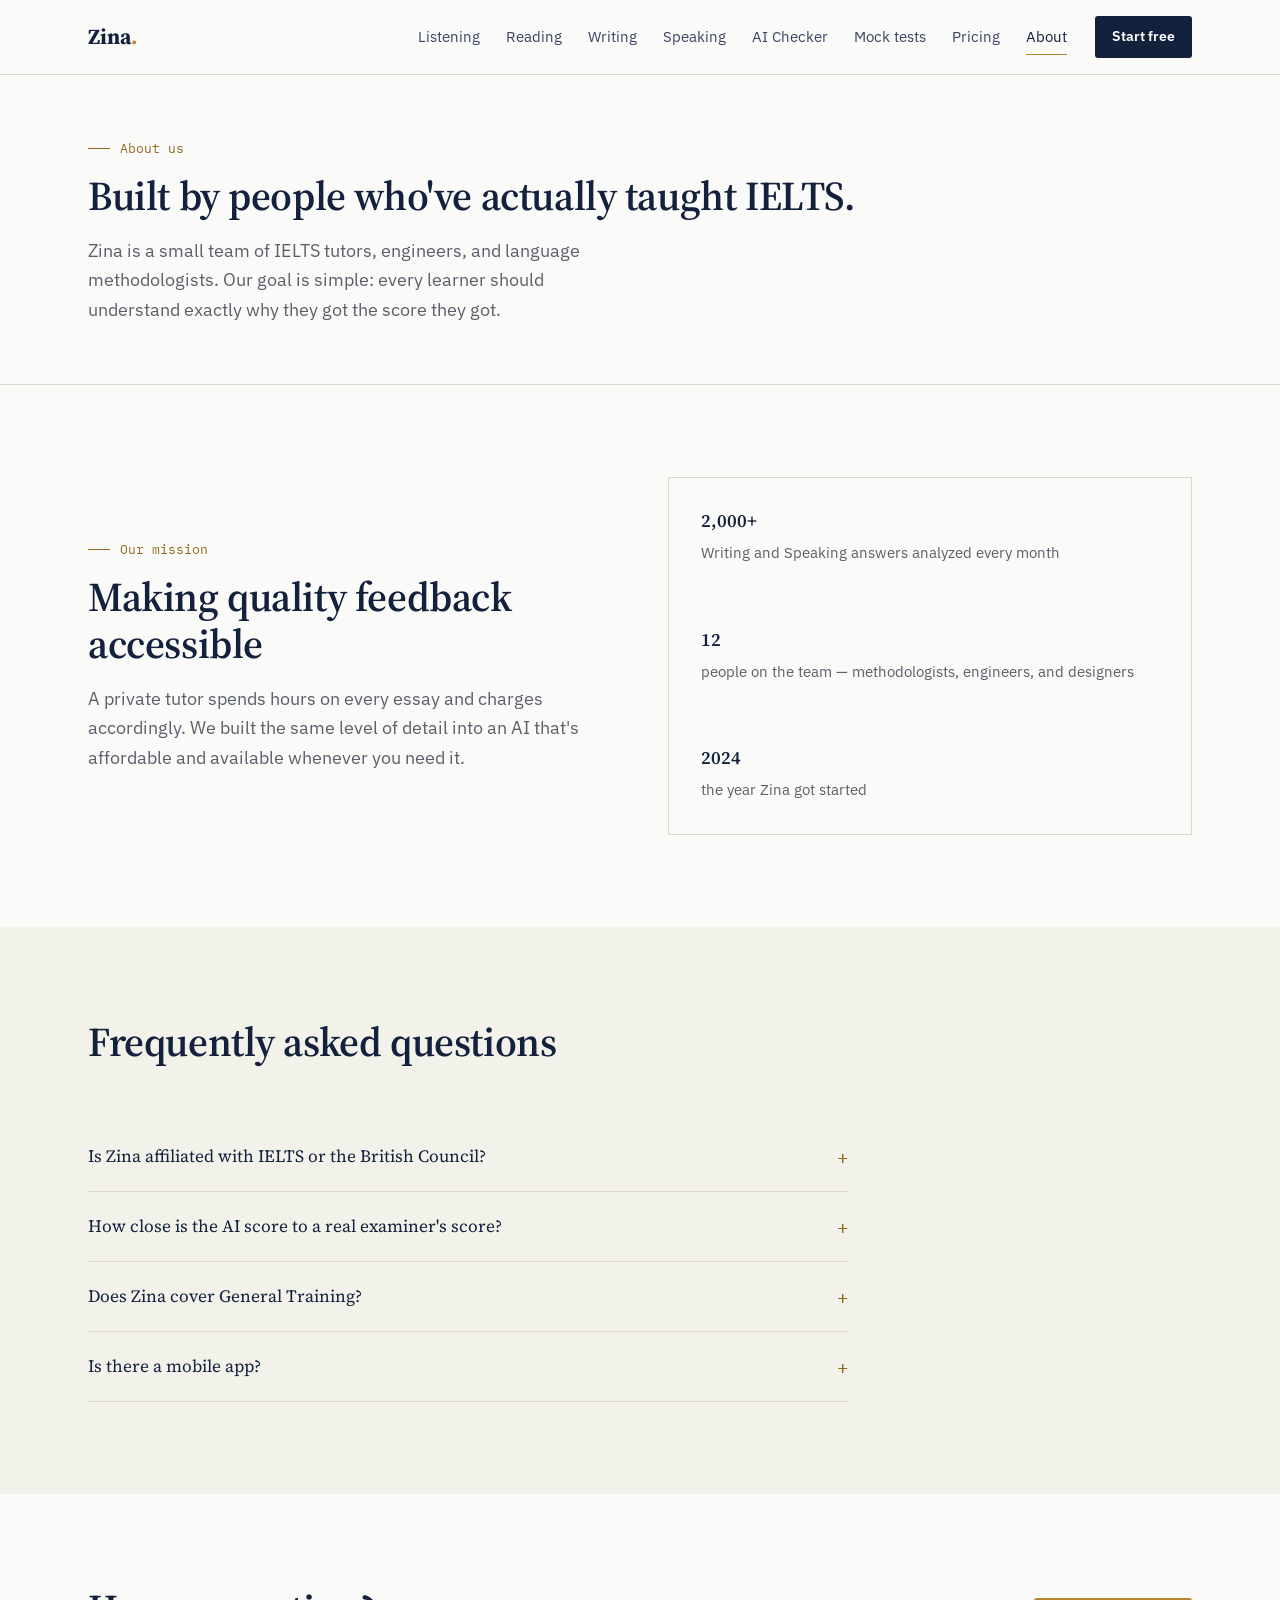
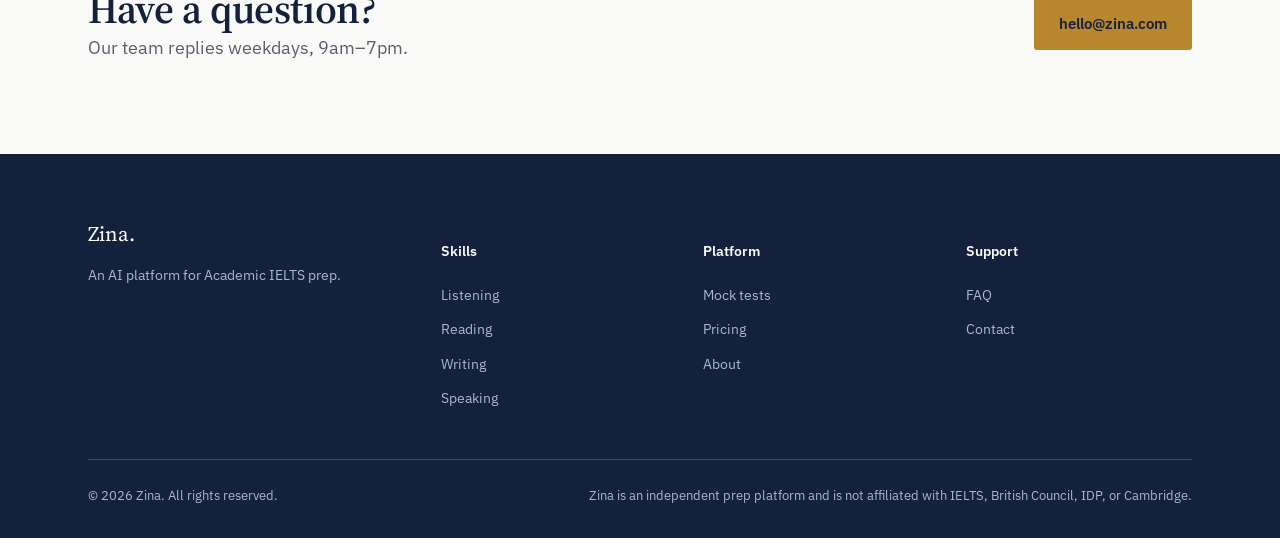
==== about.html @ 62f92fc1 "Initial commit" ====
<!DOCTYPE html>
<html lang="en">
<head>
<meta charset="UTF-8">
<meta name="viewport" content="width=device-width, initial-scale=1.0">
<title>About — Zina</title>
<meta name="description" content="Meet the team behind Zina, our mission, and answers to frequently asked questions.">
<link rel="preconnect" href="https://fonts.googleapis.com">
<link rel="preconnect" href="https://fonts.gstatic.com" crossorigin>
<link href="https://fonts.googleapis.com/css2?family=Source+Serif+4:opsz,wght@8..60,500;8..60,600;8..60,700&family=IBM+Plex+Sans:wght@400;500;600;700&family=IBM+Plex+Mono:wght@400;500&display=swap" rel="stylesheet">
<link rel="stylesheet" href="assets/style.css">
</head>
<body>

<header class="site-header">
  <div class="wrap header-inner">
    <a href="index.html" class="logo">Zina<span>.</span></a>
    <nav class="main-nav" id="mainNav">
      <a href="listening.html">Listening</a>
      <a href="reading.html">Reading</a>
      <a href="writing.html">Writing</a>
      <a href="speaking.html">Speaking</a>
      <a href="ai-practice.html">AI Checker</a>
      <a href="mock-tests.html">Mock tests</a>
      <a href="pricing.html">Pricing</a>
      <a href="about.html" class="active">About</a>
    </nav>
    <div class="header-cta">
      <a href="pricing.html" class="btn btn-primary btn-sm">Start free</a>
      <button class="nav-toggle" id="navToggle" aria-label="Open menu"><span></span></button>
    </div>
  </div>
</header>

<section class="page-hero">
  <div class="wrap">
    <div class="kicker">About us</div>
    <h1 class="h-lg">Built by people who've actually taught IELTS.</h1>
    <p class="lede">Zina is a small team of IELTS tutors, engineers, and language methodologists. Our goal is simple: every learner should understand exactly why they got the score they got.</p>
  </div>
</section>

<section class="section">
  <div class="wrap grid-2">
    <div>
      <div class="kicker">Our mission</div>
      <h2 class="h-lg">Making quality feedback accessible</h2>
      <p class="lede" style="margin-top:16px;">A private tutor spends hours on every essay and charges accordingly. We built the same level of detail into an AI that's affordable and available whenever you need it.</p>
    </div>
    <div class="feature-grid" style="grid-template-columns:1fr; gap:0;">
      <div class="feature-cell"><h3>2,000+</h3><p>Writing and Speaking answers analyzed every month</p></div>
      <div class="feature-cell"><h3>12</h3><p>people on the team — methodologists, engineers, and designers</p></div>
      <div class="feature-cell"><h3>2024</h3><p>the year Zina got started</p></div>
    </div>
  </div>
</section>

<section class="section section-alt" id="faq">
  <div class="wrap">
    <div class="section-head"><div><h2 class="h-lg">Frequently asked questions</h2></div></div>
    <div style="max-width:760px;">
      <div class="faq-item">
        <button class="faq-q"><span>Is Zina affiliated with IELTS or the British Council?</span><span class="plus">+</span></button>
        <div class="faq-a"><p>No. Zina is an independent prep platform. IELTS® is a registered trademark of the British Council, IDP Education, and Cambridge University Press &amp; Assessment — we only reference it to identify the exam.</p></div>
      </div>
      <div class="faq-item">
        <button class="faq-q"><span>How close is the AI score to a real examiner's score?</span><span class="plus">+</span></button>
        <div class="faq-a"><p>In our internal testing, the AI score is within 0.5 bands of the real exam result on average. We still recommend taking at least one real mock exam before test day.</p></div>
      </div>
      <div class="faq-item">
        <button class="faq-q"><span>Does Zina cover General Training?</span><span class="plus">+</span></button>
        <div class="faq-a"><p>Right now Zina focuses only on Academic IELTS. A General Training module is planned by the end of 2026.</p></div>
      </div>
      <div class="faq-item">
        <button class="faq-q"><span>Is there a mobile app?</span><span class="plus">+</span></button>
        <div class="faq-a"><p>Zina currently works in any browser and is fully responsive on mobile. A dedicated app is in development.</p></div>
      </div>
    </div>
  </div>
</section>

<section class="section" id="contact">
  <div class="wrap cta-band">
    <div>
      <h2 class="h-lg">Have a question?</h2>
      <p class="lede">Our team replies weekdays, 9am–7pm.</p>
    </div>
    <a href="mailto:hello@zina.com" class="btn btn-gold">hello@zina.com</a>
  </div>
</section>

<footer class="site-footer">
  <div class="wrap">
    <div class="footer-grid">
      <div>
        <div class="footer-logo">Zina.</div>
        <p class="footer-note">An AI platform for Academic IELTS prep.</p>
      </div>
      <div>
        <h5>Skills</h5>
        <a href="listening.html">Listening</a>
        <a href="reading.html">Reading</a>
        <a href="writing.html">Writing</a>
        <a href="speaking.html">Speaking</a>
      </div>
      <div>
        <h5>Platform</h5>
        <a href="mock-tests.html">Mock tests</a>
        <a href="pricing.html">Pricing</a>
        <a href="about.html">About</a>
      </div>
      <div>
        <h5>Support</h5>
        <a href="about.html#faq">FAQ</a>
        <a href="about.html#contact">Contact</a>
      </div>
    </div>
    <div class="footer-bottom">
      <span>© 2026 Zina. All rights reserved.</span>
      <span>Zina is an independent prep platform and is not affiliated with IELTS, British Council, IDP, or Cambridge.</span>
    </div>
  </div>
</footer>

<script src="assets/script.js"></script>
</body>
</html>
---- assets/style.css ----
/* ============================================================
   Zina — IELTS prep platform
   Design tokens
   ============================================================ */
:root{
  --ink:        #14213D;   /* deep navy - primary text & dark surfaces */
  --ink-70:     #3B4560;
  --paper:      #FAFAF8;   /* page background */
  --paper-dim:  #F2F1EA;   /* secondary surface */
  --white:      #FFFFFF;
  --gold:       #B8862E;   /* certificate-seal gold, accent */
  --gold-deep:  #8F6A20;
  --gold-tint:  #F1E4C6;
  --green:      #2F6F5E;   /* correct / positive */
  --green-tint: #E1EDE8;
  --rule:       #DCD8CB;   /* hairline rule */
  --rule-dark:  rgba(250,250,248,0.18);
  --muted:      #5B5F6B;
  --muted-on-ink: #AEB6CC;
  --radius-sm:  3px;
  --radius-md:  6px;
  --max:        1160px;
  --serif:      "Source Serif 4", Georgia, "Times New Roman", serif;
  --sans:       "IBM Plex Sans", -apple-system, BlinkMacSystemFont, "Segoe UI", sans-serif;
  --mono:       "IBM Plex Mono", ui-monospace, SFMono-Regular, Menlo, monospace;
}

*, *::before, *::after{ box-sizing:border-box; }
html{ scroll-behavior:smooth; }
body{
  margin:0;
  font-family:var(--sans);
  color:var(--ink);
  background:var(--paper);
  font-size:16px;
  line-height:1.55;
  -webkit-font-smoothing:antialiased;
}
img{ max-width:100%; display:block; }
a{ color:inherit; text-decoration:none; }
ul{ margin:0; padding:0; list-style:none; }
h1,h2,h3,h4{ font-family:var(--serif); font-weight:600; line-height:1.15; margin:0; color:var(--ink); }
p{ margin:0; }
button{ font-family:inherit; cursor:pointer; }

@media (prefers-reduced-motion: reduce){
  *{ animation-duration:0.01ms !important; animation-iteration-count:1 !important; transition-duration:0.01ms !important; scroll-behavior:auto !important; }
}

:focus-visible{ outline:2px solid var(--gold); outline-offset:2px; }

.wrap{ max-width:var(--max); margin:0 auto; padding:0 28px; }

/* ---------- Typography helpers ---------- */
.h-xl{ font-size:clamp(2.4rem, 4.6vw, 4rem); letter-spacing:-0.01em; }
.h-lg{ font-size:clamp(2rem, 3.2vw, 2.8rem); letter-spacing:-0.01em; }
.h-md{ font-size:clamp(1.4rem, 2vw, 1.8rem); }
.lede{ font-size:1.15rem; color:var(--muted); max-width:46ch; line-height:1.6; }
.on-ink .lede{ color:var(--muted-on-ink); }
.on-ink{ color:var(--paper); }
.on-ink h1, .on-ink h2, .on-ink h3{ color:var(--paper); }

.kicker{
  display:flex; align-items:center; gap:10px;
  font-family:var(--mono); font-size:0.8rem; color:var(--gold-deep);
  margin-bottom:14px;
}
.on-ink .kicker{ color:var(--gold); }
.kicker::before{ content:""; width:22px; height:1px; background:currentColor; display:inline-block; }

/* ---------- Buttons ---------- */
.btn{
  display:inline-flex; align-items:center; justify-content:center; gap:8px;
  padding:13px 24px; border-radius:var(--radius-sm);
  font-weight:600; font-size:0.95rem; border:1px solid transparent;
  transition:background .15s ease, color .15s ease, border-color .15s ease;
  white-space:nowrap;
}
.btn-primary{ background:var(--ink); color:var(--white); }
.btn-primary:hover{ background:var(--gold-deep); }
.btn-gold{ background:var(--gold); color:var(--ink); }
.btn-gold:hover{ background:var(--gold-deep); color:var(--white); }
.btn-outline{ border-color:var(--ink); color:var(--ink); }
.btn-outline:hover{ background:var(--ink); color:var(--white); }
.on-ink .btn-outline{ border-color:var(--rule-dark); color:var(--paper); }
.on-ink .btn-outline:hover{ background:var(--paper); color:var(--ink); }
.btn-sm{ padding:9px 16px; font-size:0.85rem; }
.btn-row{ display:flex; gap:14px; flex-wrap:wrap; margin-top:34px; }

/* ============================================================
   Header
   ============================================================ */
.site-header{
  position:sticky; top:0; z-index:50;
  background:rgba(250,250,248,0.92); backdrop-filter:blur(8px);
  border-bottom:1px solid var(--rule);
}
.header-inner{ display:flex; align-items:center; gap:28px; height:74px; }
.logo{ font-family:var(--serif); font-weight:700; font-size:1.35rem; color:var(--ink); margin-right:auto; }
.logo span{ color:var(--gold); }
.main-nav{ display:flex; gap:26px; }
.main-nav a{ font-size:0.94rem; color:var(--ink-70); padding:6px 0; border-bottom:1px solid transparent; }
.main-nav a:hover, .main-nav a.active{ color:var(--ink); border-color:var(--gold); }
.header-cta{ display:flex; align-items:center; gap:16px; }
.nav-toggle{
  display:none; width:38px; height:38px; border:1px solid var(--rule); background:none;
  border-radius:var(--radius-sm); position:relative;
}
.nav-toggle span, .nav-toggle::before, .nav-toggle::after{
  content:""; position:absolute; left:9px; right:9px; height:1.5px; background:var(--ink);
}
.nav-toggle::before{ top:13px; } .nav-toggle span{ top:18px; position:absolute; } .nav-toggle::after{ top:23px; }

@media (max-width:920px){
  .main-nav{
    position:absolute; top:74px; left:0; right:0; background:var(--paper);
    border-bottom:1px solid var(--rule); flex-direction:column; gap:0; padding:8px 28px 18px;
    display:none;
  }
  .main-nav.open{ display:flex; }
  .main-nav a{ padding:12px 0; border-bottom:1px solid var(--rule); width:100%; }
  .header-cta .btn-sm{ display:none; }
  .nav-toggle{ display:block; }
}

/* ============================================================
   Hero
   ============================================================ */
.hero{ background:var(--ink); color:var(--paper); padding:76px 0 96px; overflow:hidden; }
.hero-inner{ display:grid; grid-template-columns:1.15fr 0.85fr; gap:56px; align-items:center; }
@media (max-width:880px){ .hero-inner{ grid-template-columns:1fr; } }

.stat-row{ display:flex; gap:38px; margin-top:44px; flex-wrap:wrap; }
.stat-row .num{ font-family:var(--serif); font-size:1.9rem; color:var(--gold); display:block; }
.stat-row .lbl{ font-size:0.86rem; color:var(--muted-on-ink); }

/* Gauge */
.gauge-card{
  background:rgba(255,255,255,0.04); border:1px solid var(--rule-dark);
  border-radius:var(--radius-md); padding:30px; text-align:center;
}
.gauge-figure{ position:relative; width:100%; max-width:320px; margin:0 auto; }
.gauge-needle{
  transform-origin:160px 170px;
  animation:sweep 1.4s cubic-bezier(.2,.9,.25,1) forwards;
}
@keyframes sweep{
  from{ transform:rotate(-90deg); }
  to{ transform:rotate(var(--needle-angle, 45deg)); }
}
.gauge-score{ font-family:var(--serif); font-size:2.6rem; color:var(--paper); margin-top:-58px; }
.gauge-caption{ font-family:var(--mono); font-size:0.8rem; color:var(--muted-on-ink); margin-top:6px; }

/* ============================================================
   Sections generic
   ============================================================ */
.section{ padding:92px 0; }
.section-tight{ padding:56px 0; }
.section-alt{ background:var(--paper-dim); }
.section-ink{ background:var(--ink); color:var(--paper); }
.section-head{ display:flex; justify-content:space-between; align-items:flex-end; gap:24px; margin-bottom:56px; flex-wrap:wrap; }
.section-head .lede{ margin-top:14px; }

/* ---------- Skills index (numbered rows, TOC style) ---------- */
.skill-row{
  display:grid; grid-template-columns:90px 1.1fr 1.4fr auto; gap:28px; align-items:center;
  padding:34px 0; border-top:1px solid var(--rule);
}
.skill-index{ list-style:none; margin:0; padding:0; }
.skill-index li:last-child .skill-row{ border-bottom:1px solid var(--rule); }
.skill-num{ font-family:var(--serif); font-size:2.2rem; color:var(--gold); }
.skill-title{ font-family:var(--serif); font-size:1.5rem; }
.skill-desc{ color:var(--muted); font-size:0.98rem; }
.skill-row .btn{ justify-self:end; }
@media (max-width:760px){
  .skill-row{ grid-template-columns:50px 1fr; row-gap:10px; }
  .skill-row .btn{ grid-column:2; justify-self:start; }
}

/* ---------- Comparison table ---------- */
.compare-table{ width:100%; border-collapse:collapse; font-size:0.96rem; }
.compare-table th, .compare-table td{ padding:16px 18px; border-bottom:1px solid var(--rule); text-align:left; vertical-align:top; }
.compare-table thead th{ font-family:var(--serif); font-size:1rem; font-weight:600; border-bottom:2px solid var(--ink); }
.compare-table td:first-child, .compare-table th:first-child{ color:var(--muted); font-size:0.92rem; width:34%; }
.compare-table .col-us{ background:var(--gold-tint); font-weight:600; }
.tick{ color:var(--green); font-weight:700; }
.cross{ color:var(--muted); }
.table-scroll{ overflow-x:auto; border:1px solid var(--rule); border-radius:var(--radius-md); }
.table-scroll table{ min-width:640px; }

/* ---------- Feature list rows (icon + text) ---------- */
.feature-grid{ display:grid; grid-template-columns:repeat(3,1fr); gap:1px; background:var(--rule); border:1px solid var(--rule); }
.feature-cell{ background:var(--paper); padding:32px; }
.feature-cell .ic{ width:34px; height:34px; margin-bottom:18px; color:var(--gold); }
.feature-cell h3{ font-size:1.15rem; margin-bottom:10px; }
.feature-cell p{ color:var(--muted); font-size:0.94rem; }
@media (max-width:820px){ .feature-grid{ grid-template-columns:1fr; } }

/* ---------- Writing/Speaking feedback mockup ---------- */
.mockup{
  background:var(--white); border:1px solid var(--rule); border-radius:var(--radius-md);
  overflow:hidden;
}
.mockup-bar{ display:flex; gap:7px; padding:14px 18px; border-bottom:1px solid var(--rule); background:var(--paper-dim); }
.mockup-bar span{ width:9px; height:9px; border-radius:50%; background:var(--rule); }
.mockup-body{ padding:26px 28px; }
.essay-line{ font-size:0.98rem; line-height:2; }
.mark{ padding:1px 2px; border-radius:2px; position:relative; cursor:default; }
.mark.tr{ background:var(--gold-tint); border-bottom:2px solid var(--gold); }
.mark.gr{ background:var(--green-tint); border-bottom:2px solid var(--green); }
.annot{ font-size:0.82rem; color:var(--muted); border-left:2px solid var(--rule); padding-left:12px; margin-top:18px; }
.annot b{ color:var(--ink); }

.criteria-bars{ margin-top:22px; display:grid; gap:14px; }
.criteria-bar{ display:grid; grid-template-columns:170px 1fr 34px; align-items:center; gap:12px; font-size:0.88rem; }
.criteria-track{ height:6px; background:var(--rule); border-radius:3px; overflow:hidden; }
.criteria-fill{ height:100%; background:var(--gold); }

/* ---------- Testimonials ---------- */
.testi-grid{ display:grid; grid-template-columns:repeat(3,1fr); gap:0; border-top:1px solid var(--rule); border-left:1px solid var(--rule); }
.testi{ border-right:1px solid var(--rule); border-bottom:1px solid var(--rule); padding:30px 28px; }
.testi p{ font-size:1rem; }
.testi .who{ margin-top:18px; display:flex; justify-content:space-between; font-family:var(--mono); font-size:0.78rem; color:var(--muted); }
@media (max-width:820px){ .testi-grid{ grid-template-columns:1fr; } }

/* ---------- Pricing ---------- */
.price-grid{ display:grid; grid-template-columns:repeat(3,1fr); gap:22px; }
@media (max-width:900px){ .price-grid{ grid-template-columns:1fr; } }
.price-card{ border:1px solid var(--rule); border-radius:var(--radius-md); padding:34px; display:flex; flex-direction:column; background:var(--white); }
.price-card.featured{ border-color:var(--ink); box-shadow:0 0 0 1px var(--ink); }
.price-flag{ font-family:var(--mono); font-size:0.75rem; color:var(--gold-deep); margin-bottom:14px; }
.price-amount{ font-family:var(--serif); font-size:2.4rem; margin:12px 0 4px; }
.price-amount sub{ font-family:var(--sans); font-size:0.95rem; color:var(--muted); }
.price-list{ margin:26px 0; display:grid; gap:12px; }
.price-list li{ font-size:0.92rem; display:flex; gap:10px; }
.price-list li::before{ content:"—"; color:var(--gold); flex-shrink:0; }
.price-card .btn{ margin-top:auto; }

/* ---------- FAQ accordion ---------- */
.faq-item{ border-bottom:1px solid var(--rule); }
.faq-q{
  width:100%; text-align:left; background:none; border:0; padding:22px 0;
  display:flex; justify-content:space-between; align-items:center; gap:20px;
  font-family:var(--serif); font-size:1.08rem; color:var(--ink);
}
.faq-q .plus{ font-family:var(--mono); font-size:1.2rem; color:var(--gold-deep); transition:transform .2s ease; flex-shrink:0; }
.faq-item.open .faq-q .plus{ transform:rotate(45deg); }
.faq-a{ max-height:0; overflow:hidden; transition:max-height .25s ease; }
.faq-item.open .faq-a{ max-height:400px; }
.faq-a p{ padding-bottom:22px; color:var(--muted); max-width:70ch; }

/* ---------- Format / info tables ---------- */
.info-grid{ display:grid; grid-template-columns:repeat(4,1fr); gap:1px; background:var(--rule); border:1px solid var(--rule); margin-top:40px; }
.info-cell{ background:var(--white); padding:24px 22px; }
.info-cell .num{ font-family:var(--mono); font-size:0.78rem; color:var(--gold-deep); }
.info-cell .val{ font-family:var(--serif); font-size:1.7rem; margin:8px 0 4px; }
.info-cell .lbl2{ font-size:0.85rem; color:var(--muted); }
@media (max-width:760px){ .info-grid{ grid-template-columns:1fr 1fr; } }

/* ---------- Steps ---------- */
.steps{ display:grid; gap:0; margin-top:10px; }
.step{ display:grid; grid-template-columns:56px 1fr; gap:24px; padding:26px 0; border-top:1px solid var(--rule); }
.steps > .step:last-child{ border-bottom:1px solid var(--rule); }
.step .n{ font-family:var(--serif); color:var(--gold); font-size:1.3rem; }
.step h4{ font-size:1.1rem; margin-bottom:6px; }
.step p{ color:var(--muted); font-size:0.94rem; max-width:56ch; }

/* ---------- CTA band ---------- */
.cta-band{ text-align:left; display:flex; justify-content:space-between; align-items:center; gap:30px; flex-wrap:wrap; }

/* ---------- Footer ---------- */
.site-footer{ background:var(--ink); color:var(--muted-on-ink); padding:64px 0 32px; }
.footer-grid{ display:grid; grid-template-columns:1.4fr 1fr 1fr 1fr; gap:36px; padding-bottom:44px; border-bottom:1px solid var(--rule-dark); }
.footer-grid h5{ color:var(--paper); font-family:var(--sans); font-size:0.85rem; font-weight:600; margin-bottom:16px; }
.footer-grid a{ display:block; padding:6px 0; font-size:0.9rem; }
.footer-grid a:hover{ color:var(--gold); }
.footer-logo{ font-family:var(--serif); font-size:1.3rem; color:var(--paper); margin-bottom:14px; }
.footer-note{ font-size:0.85rem; max-width:42ch; }
.footer-bottom{ display:flex; justify-content:space-between; padding-top:26px; font-size:0.8rem; flex-wrap:wrap; gap:10px; }
@media (max-width:820px){ .footer-grid{ grid-template-columns:1fr 1fr; } }

/* ---------- Utility ---------- */
.grid-2{ display:grid; grid-template-columns:1fr 1fr; gap:56px; align-items:center; }
@media (max-width:880px){ .grid-2{ grid-template-columns:1fr; gap:36px; } }
.tag{ display:inline-block; font-family:var(--mono); font-size:0.72rem; padding:4px 9px; border:1px solid var(--rule); border-radius:20px; color:var(--muted); margin-right:8px; margin-bottom:8px;}
.page-hero{ padding:64px 0 60px; border-bottom:1px solid var(--rule); }
.page-hero .lede{ margin-top:16px; }
.breadcrumb{ font-family:var(--mono); font-size:0.78rem; color:var(--muted); margin-bottom:18px; }
.breadcrumb a{ color:var(--gold-deep); }
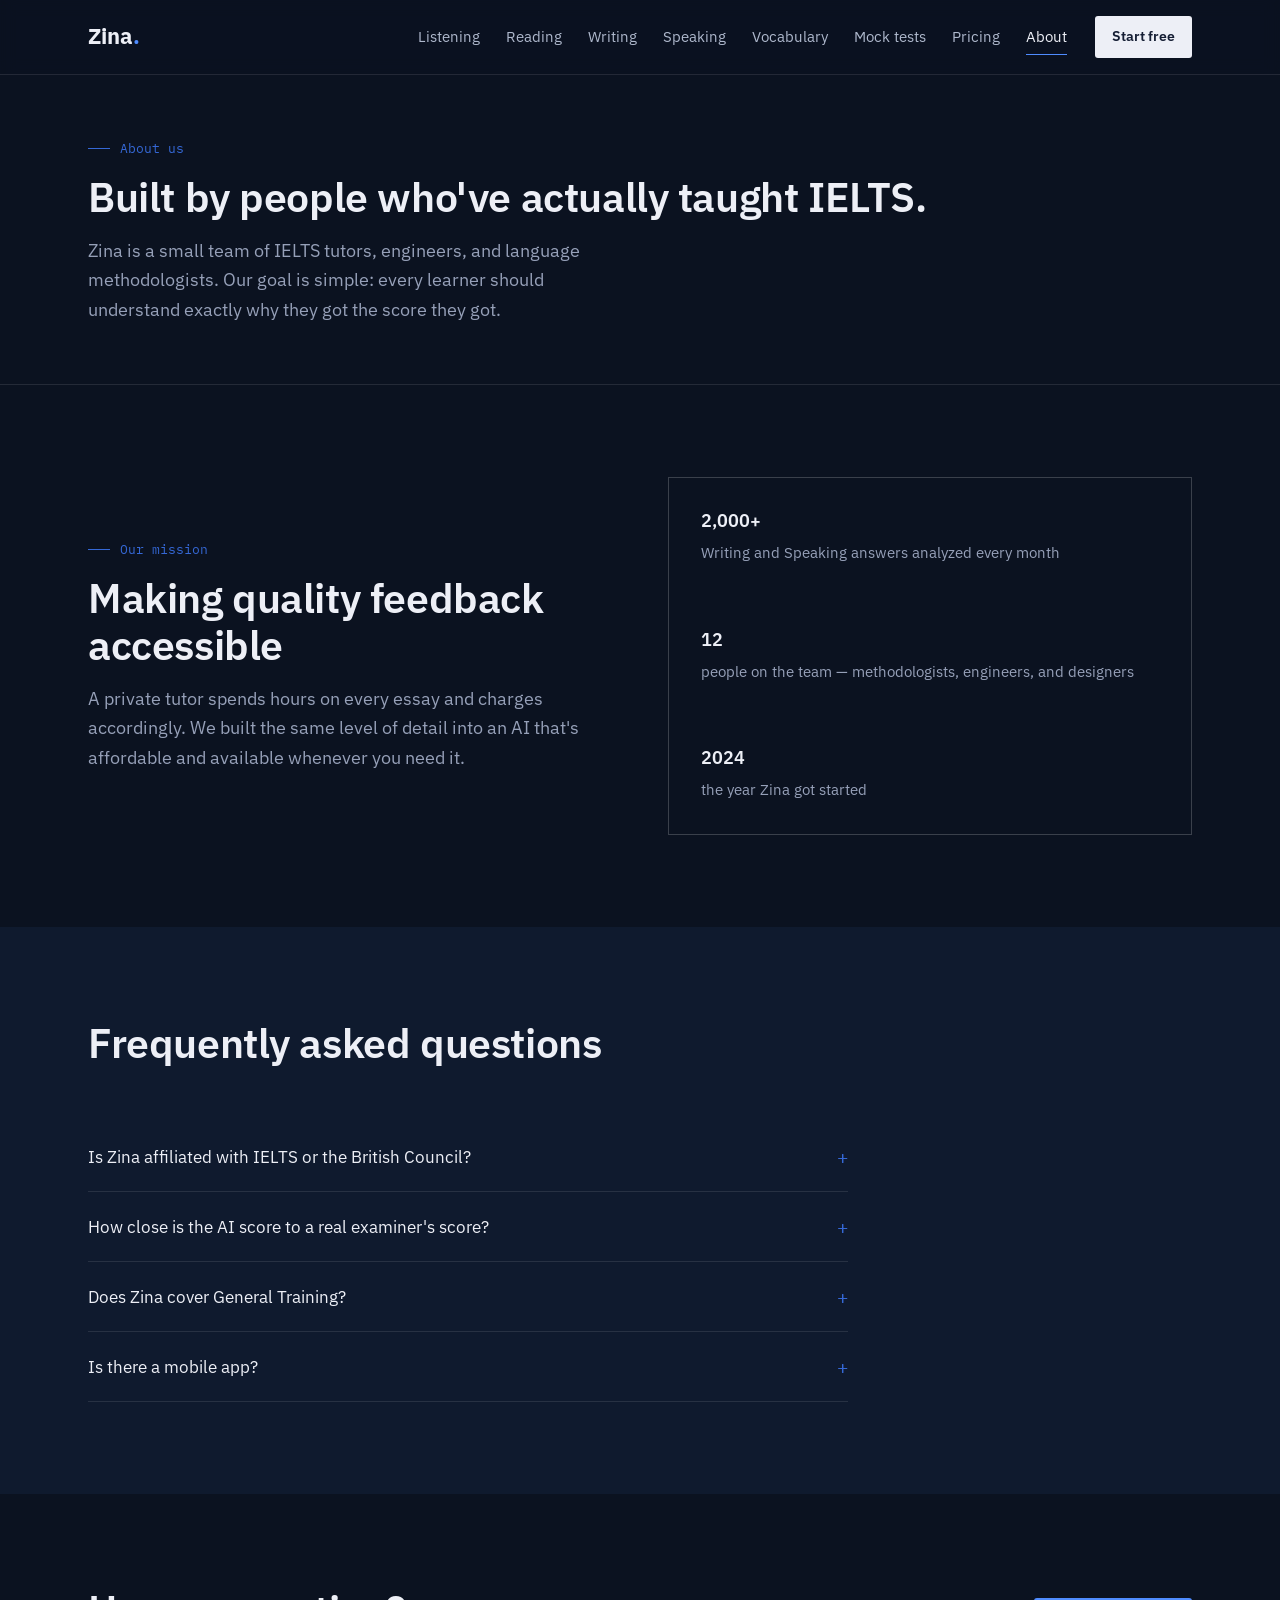
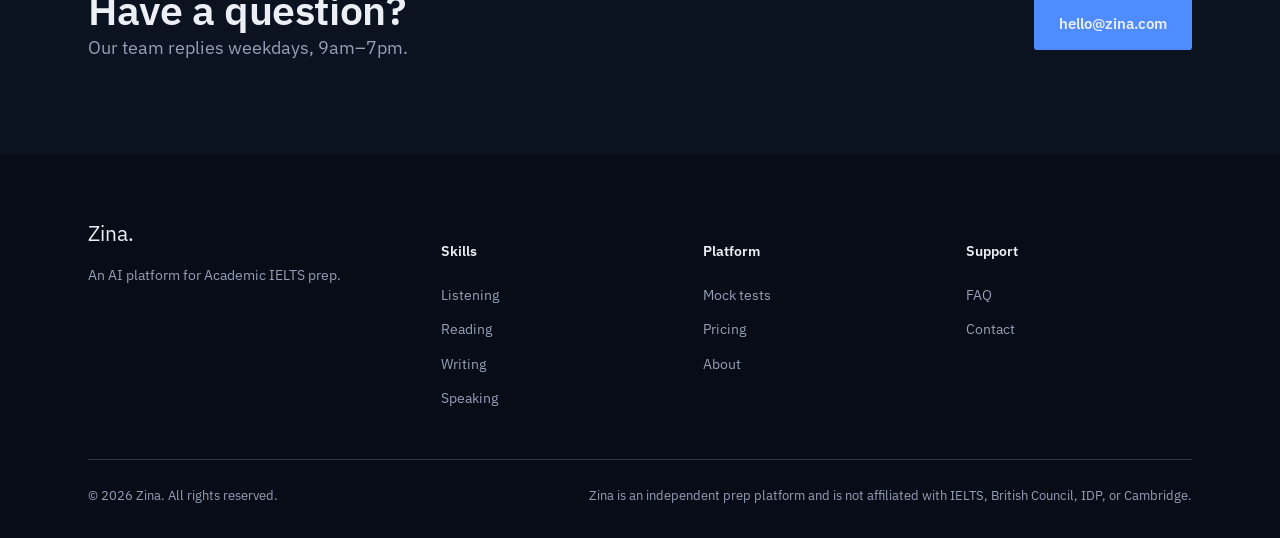
==== commit fedb3ac0: "essential changes" ====
--- a/about.html
+++ b/about.html
@@ -20,7 +20,7 @@
       <a href="reading.html">Reading</a>
       <a href="writing.html">Writing</a>
       <a href="speaking.html">Speaking</a>
-      <a href="ai-practice.html">AI Checker</a>
+      <a href="vocabulary.html">Vocabulary</a>
       <a href="mock-tests.html">Mock tests</a>
       <a href="pricing.html">Pricing</a>
       <a href="about.html" class="active">About</a>
--- a/assets/style.css
+++ b/assets/style.css
@@ -3,24 +3,25 @@
    Design tokens
    ============================================================ */
 :root{
-  --ink:        #14213D;   /* deep navy - primary text & dark surfaces */
-  --ink-70:     #3B4560;
-  --paper:      #FAFAF8;   /* page background */
-  --paper-dim:  #F2F1EA;   /* secondary surface */
-  --white:      #FFFFFF;
-  --gold:       #B8862E;   /* certificate-seal gold, accent */
-  --gold-deep:  #8F6A20;
-  --gold-tint:  #F1E4C6;
-  --green:      #2F6F5E;   /* correct / positive */
-  --green-tint: #E1EDE8;
-  --rule:       #DCD8CB;   /* hairline rule */
-  --rule-dark:  rgba(250,250,248,0.18);
-  --muted:      #5B5F6B;
-  --muted-on-ink: #AEB6CC;
+  --ink:        #EDEFF6;   /* near-white — primary text (was dark navy) */
+  --ink-70:     #AEB8CC;   /* muted light text for nav etc. */
+  --paper:      #0B1220;   /* page background — deep navy/near-black */
+  --paper-dim:  #0F1A2E;   /* secondary surface (alt sections) */
+  --deep:       #070C16;   /* darkest band — hero / footer / inverted sections */
+  --white:      #141D33;   /* elevated card surface (was pure white) */
+  --gold:       #4F8CFF;   /* primary accent — vivid blue (was gold) */
+  --gold-deep:  #3568D6;   /* accent hover/deeper */
+  --gold-tint:  rgba(79,140,255,0.14);
+  --green:      #34D399;   /* correct / positive */
+  --green-tint: rgba(52,211,153,0.14);
+  --rule:       rgba(255,255,255,0.10);   /* hairline border on dark surfaces */
+  --rule-dark:  rgba(255,255,255,0.16);
+  --muted:      #96A0B8;   /* muted light-gray text */
+  --muted-on-ink: #96A0B8;
   --radius-sm:  3px;
   --radius-md:  6px;
   --max:        1160px;
-  --serif:      "Source Serif 4", Georgia, "Times New Roman", serif;
+  --serif:      "IBM Plex Sans", -apple-system, BlinkMacSystemFont, "Segoe UI", sans-serif;
   --sans:       "IBM Plex Sans", -apple-system, BlinkMacSystemFont, "Segoe UI", sans-serif;
   --mono:       "IBM Plex Mono", ui-monospace, SFMono-Regular, Menlo, monospace;
 }
@@ -57,8 +58,6 @@
 .h-md{ font-size:clamp(1.4rem, 2vw, 1.8rem); }
 .lede{ font-size:1.15rem; color:var(--muted); max-width:46ch; line-height:1.6; }
 .on-ink .lede{ color:var(--muted-on-ink); }
-.on-ink{ color:var(--paper); }
-.on-ink h1, .on-ink h2, .on-ink h3{ color:var(--paper); }
 
 .kicker{
   display:flex; align-items:center; gap:10px;
@@ -82,8 +81,6 @@
 .btn-gold:hover{ background:var(--gold-deep); color:var(--white); }
 .btn-outline{ border-color:var(--ink); color:var(--ink); }
 .btn-outline:hover{ background:var(--ink); color:var(--white); }
-.on-ink .btn-outline{ border-color:var(--rule-dark); color:var(--paper); }
-.on-ink .btn-outline:hover{ background:var(--paper); color:var(--ink); }
 .btn-sm{ padding:9px 16px; font-size:0.85rem; }
 .btn-row{ display:flex; gap:14px; flex-wrap:wrap; margin-top:34px; }
 
@@ -92,7 +89,7 @@
    ============================================================ */
 .site-header{
   position:sticky; top:0; z-index:50;
-  background:rgba(250,250,248,0.92); backdrop-filter:blur(8px);
+  background:rgba(11,18,32,0.88); backdrop-filter:blur(8px);
   border-bottom:1px solid var(--rule);
 }
 .header-inner{ display:flex; align-items:center; gap:28px; height:74px; }
@@ -126,7 +123,7 @@
 /* ============================================================
    Hero
    ============================================================ */
-.hero{ background:var(--ink); color:var(--paper); padding:76px 0 96px; overflow:hidden; }
+.hero{ background:var(--deep); color:var(--ink); padding:76px 0 96px; overflow:hidden; }
 .hero-inner{ display:grid; grid-template-columns:1.15fr 0.85fr; gap:56px; align-items:center; }
 @media (max-width:880px){ .hero-inner{ grid-template-columns:1fr; } }
 
@@ -157,7 +154,7 @@
 .section{ padding:92px 0; }
 .section-tight{ padding:56px 0; }
 .section-alt{ background:var(--paper-dim); }
-.section-ink{ background:var(--ink); color:var(--paper); }
+.section-ink{ background:var(--deep); color:var(--ink); }
 .section-head{ display:flex; justify-content:space-between; align-items:flex-end; gap:24px; margin-bottom:56px; flex-wrap:wrap; }
 .section-head .lede{ margin-top:14px; }
 
@@ -269,12 +266,12 @@
 .cta-band{ text-align:left; display:flex; justify-content:space-between; align-items:center; gap:30px; flex-wrap:wrap; }
 
 /* ---------- Footer ---------- */
-.site-footer{ background:var(--ink); color:var(--muted-on-ink); padding:64px 0 32px; }
+.site-footer{ background:var(--deep); color:var(--muted-on-ink); padding:64px 0 32px; }
 .footer-grid{ display:grid; grid-template-columns:1.4fr 1fr 1fr 1fr; gap:36px; padding-bottom:44px; border-bottom:1px solid var(--rule-dark); }
-.footer-grid h5{ color:var(--paper); font-family:var(--sans); font-size:0.85rem; font-weight:600; margin-bottom:16px; }
+.footer-grid h5{ color:var(--ink); font-family:var(--sans); font-size:0.85rem; font-weight:600; margin-bottom:16px; }
 .footer-grid a{ display:block; padding:6px 0; font-size:0.9rem; }
 .footer-grid a:hover{ color:var(--gold); }
-.footer-logo{ font-family:var(--serif); font-size:1.3rem; color:var(--paper); margin-bottom:14px; }
+.footer-logo{ font-family:var(--serif); font-size:1.3rem; color:var(--ink); margin-bottom:14px; }
 .footer-note{ font-size:0.85rem; max-width:42ch; }
 .footer-bottom{ display:flex; justify-content:space-between; padding-top:26px; font-size:0.8rem; flex-wrap:wrap; gap:10px; }
 @media (max-width:820px){ .footer-grid{ grid-template-columns:1fr 1fr; } }
@@ -287,3 +284,113 @@
 .page-hero .lede{ margin-top:16px; }
 .breadcrumb{ font-family:var(--mono); font-size:0.78rem; color:var(--muted); margin-bottom:18px; }
 .breadcrumb a{ color:var(--gold-deep); }
+
+/* ============================================================
+   Embedded AI exam widget (Writing / Speaking practice)
+   ============================================================ */
+.tabs{ display:flex; gap:0; border-bottom:1px solid var(--rule); margin-bottom:36px; }
+.tab-btn{
+  flex:1; text-align:center; padding:16px 0; font-family:var(--serif); font-size:1.05rem;
+  background:none; border:none; border-bottom:2px solid transparent; color:var(--muted);
+}
+.tab-btn.active{ color:var(--ink); border-color:var(--gold); }
+.panel{ display:none; }
+.panel.active{ display:block; }
+
+.exam-topbar{
+  display:flex; justify-content:space-between; align-items:center; gap:16px;
+  background:var(--paper-dim); border:1px solid var(--rule); border-radius:var(--radius-md);
+  padding:18px 22px; margin-bottom:24px; flex-wrap:wrap;
+}
+.timer{ font-family:var(--mono); font-size:1.8rem; color:var(--ink); font-weight:600; }
+.timer.warn{ color:#F87171; }
+
+.cue-card{
+  background:var(--white); border:1px solid var(--rule); border-left:4px solid var(--gold);
+  border-radius:var(--radius-sm); padding:24px 26px; margin-bottom:22px;
+}
+.cue-card h3{ font-size:1.2rem; margin-bottom:12px; }
+.cue-card ul{ display:grid; gap:6px; padding-left:18px; list-style:disc; color:var(--muted); font-size:0.94rem; }
+
+textarea.exam-input{
+  width:100%; min-height:240px; padding:18px; border:1px solid var(--rule); border-radius:var(--radius-sm);
+  font-family:var(--sans); font-size:1rem; line-height:1.6; resize:vertical; background:var(--white); color:var(--ink);
+}
+textarea.exam-input:disabled{ background:var(--paper-dim); color:var(--muted); }
+.word-count{ font-family:var(--mono); font-size:0.8rem; color:var(--muted); margin-top:8px; text-align:right; }
+
+.exam-actions{ display:flex; gap:12px; margin-top:20px; flex-wrap:wrap; }
+
+.locked-banner{
+  display:none; background:rgba(234,179,8,0.10); border:1px solid rgba(234,179,8,0.35); color:#FCD34D;
+  padding:14px 18px; border-radius:var(--radius-sm); font-size:0.92rem; margin-bottom:18px;
+}
+.locked-banner.show{ display:block; }
+
+.mic-row{ display:flex; align-items:center; gap:14px; margin-bottom:14px; }
+.mic-btn{
+  width:52px; height:52px; border-radius:50%; border:2px solid var(--ink); background:var(--white);
+  display:flex; align-items:center; justify-content:center; font-size:1.3rem; flex-shrink:0; color:var(--ink);
+}
+.mic-btn.recording{ background:#F87171; border-color:#F87171; color:#0B1220; animation:pulse 1.2s infinite; }
+@keyframes pulse{ 0%,100%{ box-shadow:0 0 0 0 rgba(248,113,113,0.4);} 50%{ box-shadow:0 0 0 10px rgba(248,113,113,0);} }
+
+.result-card{ margin-top:36px; border:1px solid var(--rule); border-radius:var(--radius-md); overflow:hidden; }
+.result-head{ background:var(--gold); color:#fff; padding:26px; display:flex; justify-content:space-between; align-items:center; flex-wrap:wrap; gap:14px; }
+.result-head .band{ font-family:var(--serif); font-size:2.4rem; color:#fff; }
+.result-body{ padding:26px; background:var(--white); }
+.criteria-list{ display:grid; gap:16px; margin-bottom:24px; }
+.criteria-item{ display:grid; grid-template-columns:1fr auto; gap:6px 14px; align-items:baseline; border-bottom:1px solid var(--rule); padding-bottom:14px; }
+.criteria-item .cname{ font-weight:600; }
+.criteria-item .cband{ font-family:var(--serif); color:var(--gold); font-size:1.1rem; }
+.criteria-item .ccomment{ grid-column:1 / -1; color:var(--muted); font-size:0.92rem; }
+.fb-cols{ display:grid; grid-template-columns:1fr 1fr; gap:22px; }
+@media (max-width:700px){ .fb-cols{ grid-template-columns:1fr; } }
+.fb-cols h4{ font-size:0.95rem; margin-bottom:10px; }
+.fb-cols ul{ display:grid; gap:8px; padding-left:18px; list-style:disc; font-size:0.9rem; color:var(--muted); }
+
+.loading-row{ display:flex; align-items:center; gap:12px; color:var(--muted); font-size:0.92rem; margin-top:20px; }
+.spinner{ width:18px; height:18px; border:2px solid var(--rule); border-top-color:var(--gold); border-radius:50%; animation:spin 0.8s linear infinite; }
+@keyframes spin{ to{ transform:rotate(360deg); } }
+
+.error-box{ margin-top:20px; padding:14px 18px; background:rgba(248,113,113,0.10); border:1px solid rgba(248,113,113,0.35); border-radius:var(--radius-sm); color:#FCA5A5; font-size:0.9rem; }
+
+/* ---------- Payment instructions modal ---------- */
+.modal-overlay{
+  display:none; position:fixed; inset:0; background:rgba(0,0,0,0.65); z-index:200;
+  align-items:center; justify-content:center; padding:20px;
+}
+.modal-overlay.show{ display:flex; }
+.modal-box{
+  background:var(--white); border:1px solid var(--rule); border-radius:var(--radius-md);
+  max-width:460px; width:100%; padding:32px; position:relative; max-height:90vh; overflow-y:auto;
+}
+.modal-close{
+  position:absolute; top:16px; right:16px; background:none; border:none; color:var(--muted);
+  font-size:1.4rem; line-height:1; padding:4px;
+}
+.pay-step{ display:grid; grid-template-columns:26px 1fr; gap:12px; margin:18px 0; font-size:0.92rem; color:var(--ink); }
+.pay-step .pay-num{
+  width:26px; height:26px; border-radius:50%; background:var(--gold-tint); color:var(--gold);
+  display:flex; align-items:center; justify-content:center; font-family:var(--mono); font-size:0.85rem; flex-shrink:0;
+}
+.pay-detail-row{
+  display:flex; justify-content:space-between; align-items:center; gap:10px;
+  padding:12px 0; border-bottom:1px solid var(--rule); font-size:0.9rem;
+}
+.pay-detail-row span{ color:var(--muted); }
+.pay-detail-row b{ font-family:var(--mono); font-size:0.95rem; }
+
+/* ---------- Test-set grid (Test 1 / Test 2 ... each with 4 skills) ---------- */
+.test-set-grid{ display:grid; grid-template-columns:repeat(auto-fit, minmax(220px, 1fr)); gap:20px; }
+.test-set-card{ background:var(--white); border:1px solid var(--rule); border-radius:var(--radius-md); overflow:hidden; }
+.test-set-card h3{ padding:20px 22px; border-bottom:1px solid var(--rule); font-size:1.15rem; }
+.test-set-row{
+  display:flex; justify-content:space-between; align-items:center; padding:14px 22px;
+  border-bottom:1px solid var(--rule); font-size:0.94rem; color:var(--ink);
+}
+.test-set-row:last-child{ border-bottom:none; }
+.test-set-row .arrow{ color:var(--gold); font-family:var(--mono); }
+.test-set-row.disabled{ color:var(--muted); cursor:default; pointer-events:none; }
+.test-set-row.disabled .tag{ margin:0; font-size:0.68rem; }
+.test-set-note{ text-align:center; margin-top:22px; color:var(--muted); font-size:0.88rem; }
